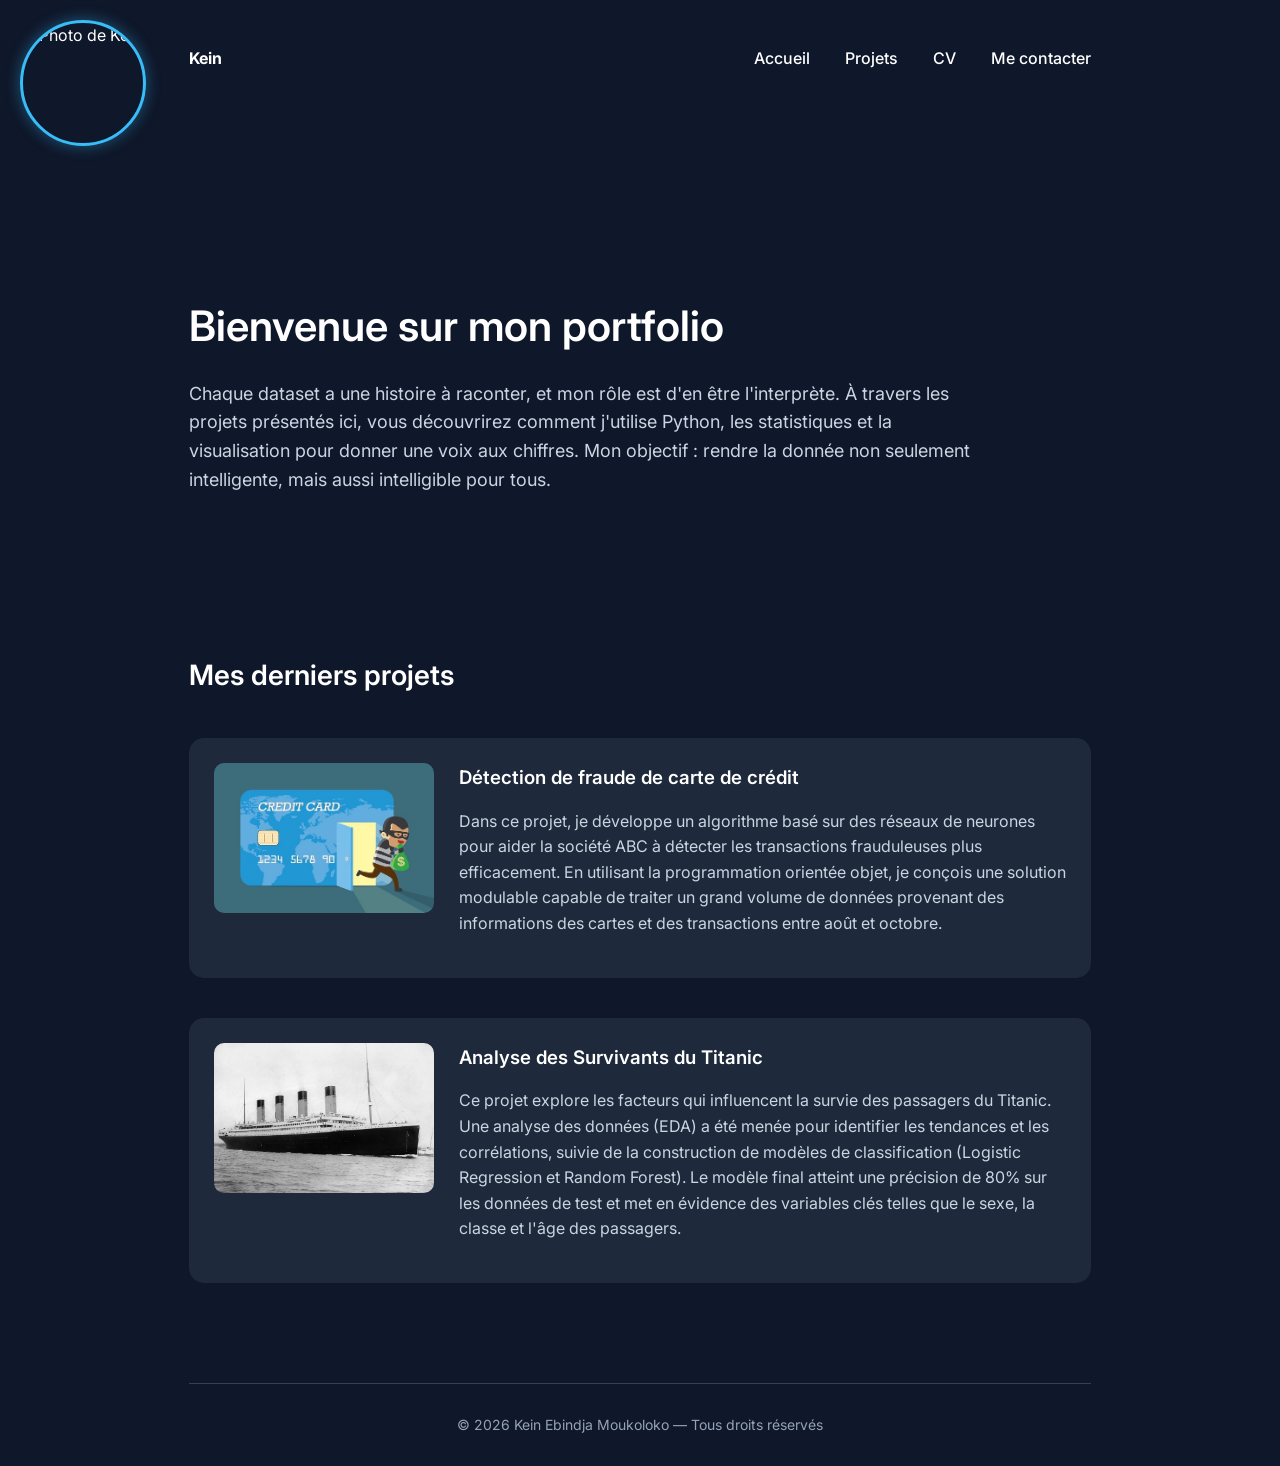
==== index.html @ ea66c1c8 "Fix image source path in index.html" ====
<!DOCTYPE html>
<html lang="fr">
<head>
    <meta charset="UTF-8">
    <title>Kein | Data Scientist</title>
    <meta name="viewport" content="width=device-width, initial-scale=1.0">

    <link href="https://fonts.googleapis.com/css2?family=Inter:wght@300;500;700&display=swap" rel="stylesheet">
    <link rel="stylesheet" href="style.css">

    <script src="https://cdn.plot.ly/plotly-latest.min.js"></script>
</head>

<body>

<!-- PHOTO -->
<img src="image/imagesphoto.jpg" alt="Photo de Kein" class="profile-pic">
<div class="page-container">

<nav>
    <div><strong>Kein</strong></div>
    <ul>
        <li><a href="index.html">Accueil</a></li>
        <li><a href="projets.html">Projets</a></li>
        <li><a href="cv.html">CV</a></li>
        <li><a href="cv.html#contact">Me contacter</a></li>
    </ul>
</nav>

<section class="hero">
    <h1>Bienvenue sur mon portfolio</h1>
    <p>
        Chaque dataset a une histoire à raconter, et mon rôle est d'en être
        l'interprète. À travers les projets présentés ici, vous découvrirez comment
        j'utilise Python, les statistiques et la visualisation pour donner une voix aux
        chiffres. Mon objectif : rendre la donnée non seulement intelligente, mais aussi intelligible pour tous.
    </p>
</section>
 
<section>
    <h2>Mes derniers projets</h2>

    <div class="cards">

        <a href="https://github.com/keinlarry/CreditCard-Fraud-Detection"
           target="_blank"
           rel="noopener noreferrer"
           class="card">
        
            <img width="250" height="150" src="Image/creditcard.jpeg" alt="Carte de crédit">
        
            <div class="card-content">
                <h3>Détection de fraude de carte de crédit</h3>
                        <p>
                            Dans ce projet, je développe un algorithme basé sur des réseaux de neurones pour
                            aider la société ABC à détecter les transactions frauduleuses plus efficacement.
                            En utilisant la programmation orientée objet, je conçois une solution modulable capable
                            de traiter un grand volume de données provenant des informations des cartes et des transactions entre août et octobre.
                        </p>
            </div>
        
        </a>

        <a href="https://google.fr"
           target="_blank"
           rel="noopener noreferrer"
           class="card">
        
            <img width="250" height="150" src="Image/Titanic.jpeg" alt="Titanic">
        
            <div class="card-content">
                <h3>Analyse des Survivants du Titanic</h3>
                        <p>
                            Ce projet explore les facteurs qui influencent la survie des passagers du Titanic.
                            Une analyse des données (EDA) a été menée pour identifier les tendances et les corrélations,
                            suivie de la construction de modèles de classification (Logistic Regression et Random Forest).
                            Le modèle final atteint une précision de 80% sur les données de test et met en évidence
                            des variables clés telles que le sexe, la classe et l'âge des passagers.
                        </p>
            </div>
        
        </a>
        

    </div>
</section>

</section>

<footer>
    © 2026 Kein Ebindja Moukoloko — Tous droits réservés
</footer>

</body>
</html>
---- style.css ----
/* ============================= */
/*           GLOBAL              */
/* ============================= */

body {
    margin: 0;
    font-family: 'Inter', sans-serif;
    background-color: #0f172a;
    color: white;
    line-height: 1.6;
}

h1, h2, h3 {
    font-weight: 600;
}

a {
    text-decoration: none;
}

/* ============================= */
/*      MARGE 5CM PAGE          */
/* ============================= */

.page-container {
    margin-left: 5cm;
    margin-right: 5cm;
}

/* ============================= */
/*        PHOTO PROFIL          */
/* ============================= */

.profile-pic {
    position: fixed;
    top: 20px;
    left: 20px;
    width: 120px;
    height: 120px;
    border-radius: 50%;
    object-fit: cover;
    border: 3px solid #38bdf8;
    box-shadow: 0 0 15px rgba(56,189,248,0.4);
    z-index: 1000;
}

/* ============================= */
/*           NAVBAR             */
/* ============================= */

nav {
    display: flex;
    justify-content: space-between;
    align-items: center;
    padding: 30px 0;
}

nav ul {
    display: flex;
    gap: 35px;
    list-style: none;
    padding: 0;
}

nav a {
    color: white;
    font-weight: 500;
    transition: color 0.3s ease;
}

nav a:hover {
    color: #38bdf8;
}

/* ============================= */
/*           HERO               */
/* ============================= */

.hero {
    padding: 80px 0;
    max-width: 800px;
}

.hero h1 {
    font-size: 42px;
    margin-bottom: 20px;
}

.hero p {
    font-size: 18px;
    color: #cbd5e1;
}

.btn {
    display: inline-block;
    margin-top: 25px;
    background-color: #38bdf8;
    padding: 12px 28px;
    border-radius: 8px;
    font-weight: 600;
    color: black;
    transition: transform 0.2s ease, box-shadow 0.2s ease;
}

.btn:hover {
    transform: translateY(-3px);
    box-shadow: 0 5px 15px rgba(56,189,248,0.4);
}

/* ============================= */
/*        SECTIONS TITLES       */
/* ============================= */

section {
    margin-top: 60px;
}

section h2 {
    margin-bottom: 25px;
    font-size: 28px;
}

/* ============================= */
/*      CARTES PROJETS          */
/* ============================= */

.cards {
    display: flex;
    flex-direction: column;
    gap: 40px;
    margin-top: 40px;
}

.card {
    background-color: #1e293b;
    border-radius: 15px;
    display: flex;
    gap: 25px;
    padding: 25px;
    transition: transform 0.3s ease, box-shadow 0.3s ease;
    text-decoration: none;     /* supprime soulignement */
    color: inherit;            /* garde texte blanc */
}

.card:hover {
    transform: translateY(-8px);
    box-shadow: 0 10px 25px rgba(56,189,248,0.3);
    cursor: pointer;
}

.card img {
    width: 220px;
    height: 150px;
    object-fit: cover;
    border-radius: 10px;
}

.card-content {
    flex: 1;
}

.card-content h3 {
    margin-top: 0;
    margin-bottom: 10px;
}

.card-content p {
    color: #cbd5e1;
}

.card-content a {
    display: inline-block;
    margin-top: 15px;
    color: #38bdf8;
    font-weight: 500;
    transition: color 0.3s ease;
}

.card-content a:hover {
    color: #7dd3fc;
}

/* ============================= */
/*        PLOTLY SECTION        */
/* ============================= */

#skillsChart {
    margin-top: 30px;
}

/* ============================= */
/*            CV PAGE           */
/* ============================= */

.cv-section {
    max-width: 900px;
}

.cv-section h2 {
    margin-top: 40px;
}

.cv-section p,
.cv-section li {
    color: #cbd5e1;
}

/* ============================= */
/*           CONTACT            */
/* ============================= */

.contact {
    margin-top: 60px;
}

.contact a {
    color: #38bdf8;
}

/* ============================= */
/*            FOOTER            */
/* ============================= */

footer {
    margin-top: 100px;
    padding: 30px 0;
    text-align: center;
    border-top: 1px solid #334155;
    color: #94a3b8;
    font-size: 14px;
}

/* ============================= */
/*          RESPONSIVE          */
/* ============================= */

@media (max-width: 1200px) {
    .page-container {
        margin-left: 40px;
        margin-right: 40px;
    }
}

@media (max-width: 900px) {

    .card {
        flex-direction: column;
    }

    .card img {
        width: 100%;
        height: auto;
    }
}

@media (max-width: 768px) {

    .page-container {
        margin-left: 20px;
        margin-right: 20px;
    }

    .hero h1 {
        font-size: 32px;
    }

    nav ul {
        gap: 20px;
        font-size: 14px;
    }

    .profile-pic {
        width: 80px;
        height: 80px;
    }
}
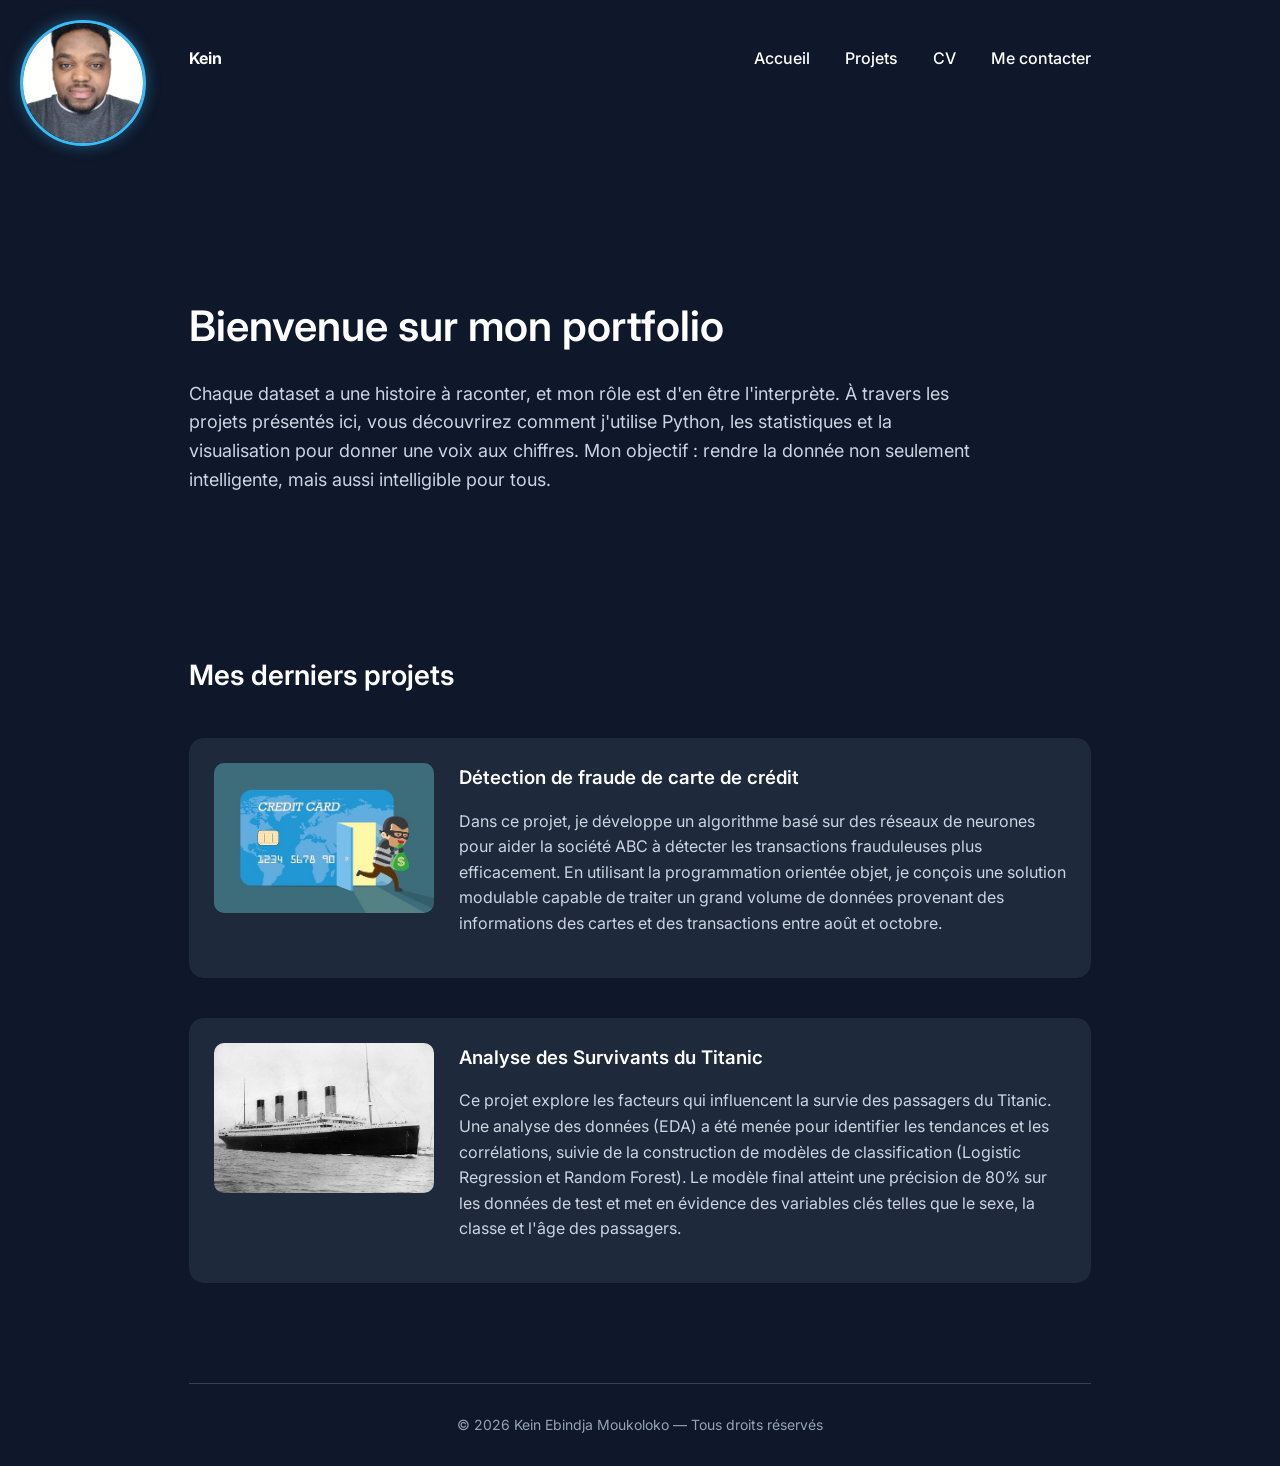
==== commit 3d8798f5: "Fix image source path in index.html" ====
--- a/index.html
+++ b/index.html
@@ -14,7 +14,7 @@
 <body>
 
 <!-- PHOTO -->
-<img src="image/imagesphoto.jpg" alt="Photo de Kein" class="profile-pic">
+<img src="Image/imagesphoto.jpg" alt="Photo de Kein" class="profile-pic">
 <div class="page-container">
 
 <nav>
--- a/style.css
+++ b/style.css
@@ -120,6 +120,57 @@
     font-size: 28px;
 }
 
+
+
+/* ============================= */
+/*              CV               */
+/* ============================= */
+
+.cv-section {
+    max-width: 900px;
+    margin: 0 auto; /* centre horizontalement */
+}
+
+.cv-block {
+    margin-bottom: 50px;
+}
+
+.cv-item {
+    display: flex;
+    gap: 20px;
+    margin-bottom: 25px;
+    align-items: flex-start;
+}
+
+.cv-item img {
+    width: 70px;
+    height: 70px;
+    object-fit: contain;
+    background: white;
+    border-radius: 10px;
+    padding: 5px;
+}
+
+.cv-content {
+    flex: 1;
+}
+
+.cv-content h3 {
+    margin: 0 0 5px 0;
+}
+
+.cv-content a {
+    color: #38bdf8;
+    font-weight: 500;
+}
+
+.cv-content a:hover {
+    color: #7dd3fc;
+}
+
+
+
+
 /* ============================= */
 /*      CARTES PROJETS          */
 /* ============================= */
@@ -276,3 +327,4 @@
 }
 
 
+
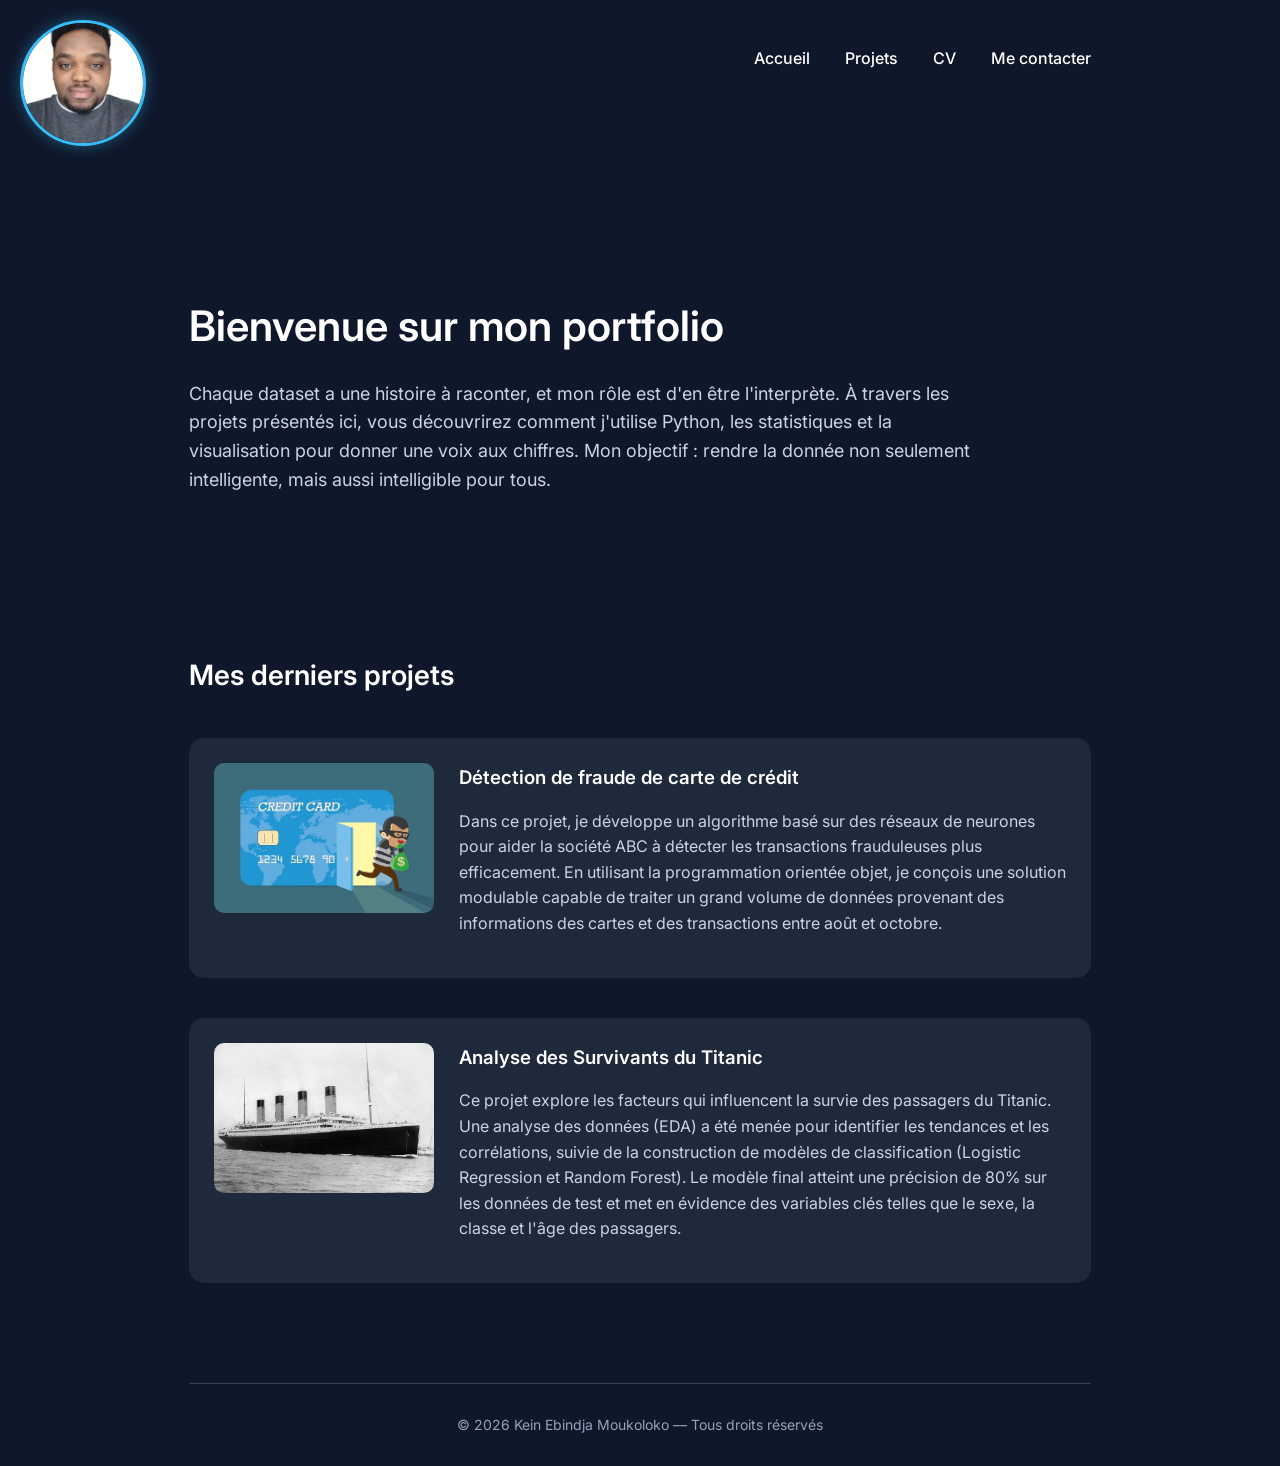
==== commit 68f7737d: "Update index.html" ====
--- a/index.html
+++ b/index.html
@@ -18,7 +18,7 @@
 <div class="page-container">
 
 <nav>
-    <div><strong>Kein</strong></div>
+    <div><strong></strong></div>
     <ul>
         <li><a href="index.html">Accueil</a></li>
         <li><a href="projets.html">Projets</a></li>
--- a/style.css
+++ b/style.css
@@ -172,6 +172,46 @@
 
 
 /* ============================= */
+/*         CONTACT ICONS        */
+/* ============================= */
+
+.contact {
+    max-width: 900px;
+    margin: 80px auto 0 auto;
+}
+
+.contact-item {
+    margin-top: 20px;
+}
+
+.contact-item a {
+    display: flex;
+    align-items: center;
+    gap: 15px;
+    font-size: 18px;
+    color: #cbd5e1;
+    transition: all 0.3s ease;
+}
+
+.contact-item i {
+    font-size: 22px;
+    color: #38bdf8;
+    transition: transform 0.3s ease, color 0.3s ease;
+}
+
+.contact-item a:hover {
+    color: white;
+}
+
+.contact-item a:hover i {
+    transform: scale(1.2);
+    color: #7dd3fc;
+}
+
+
+
+
+/* ============================= */
 /*      CARTES PROJETS          */
 /* ============================= */
 
@@ -328,3 +368,4 @@
 
 
 
+
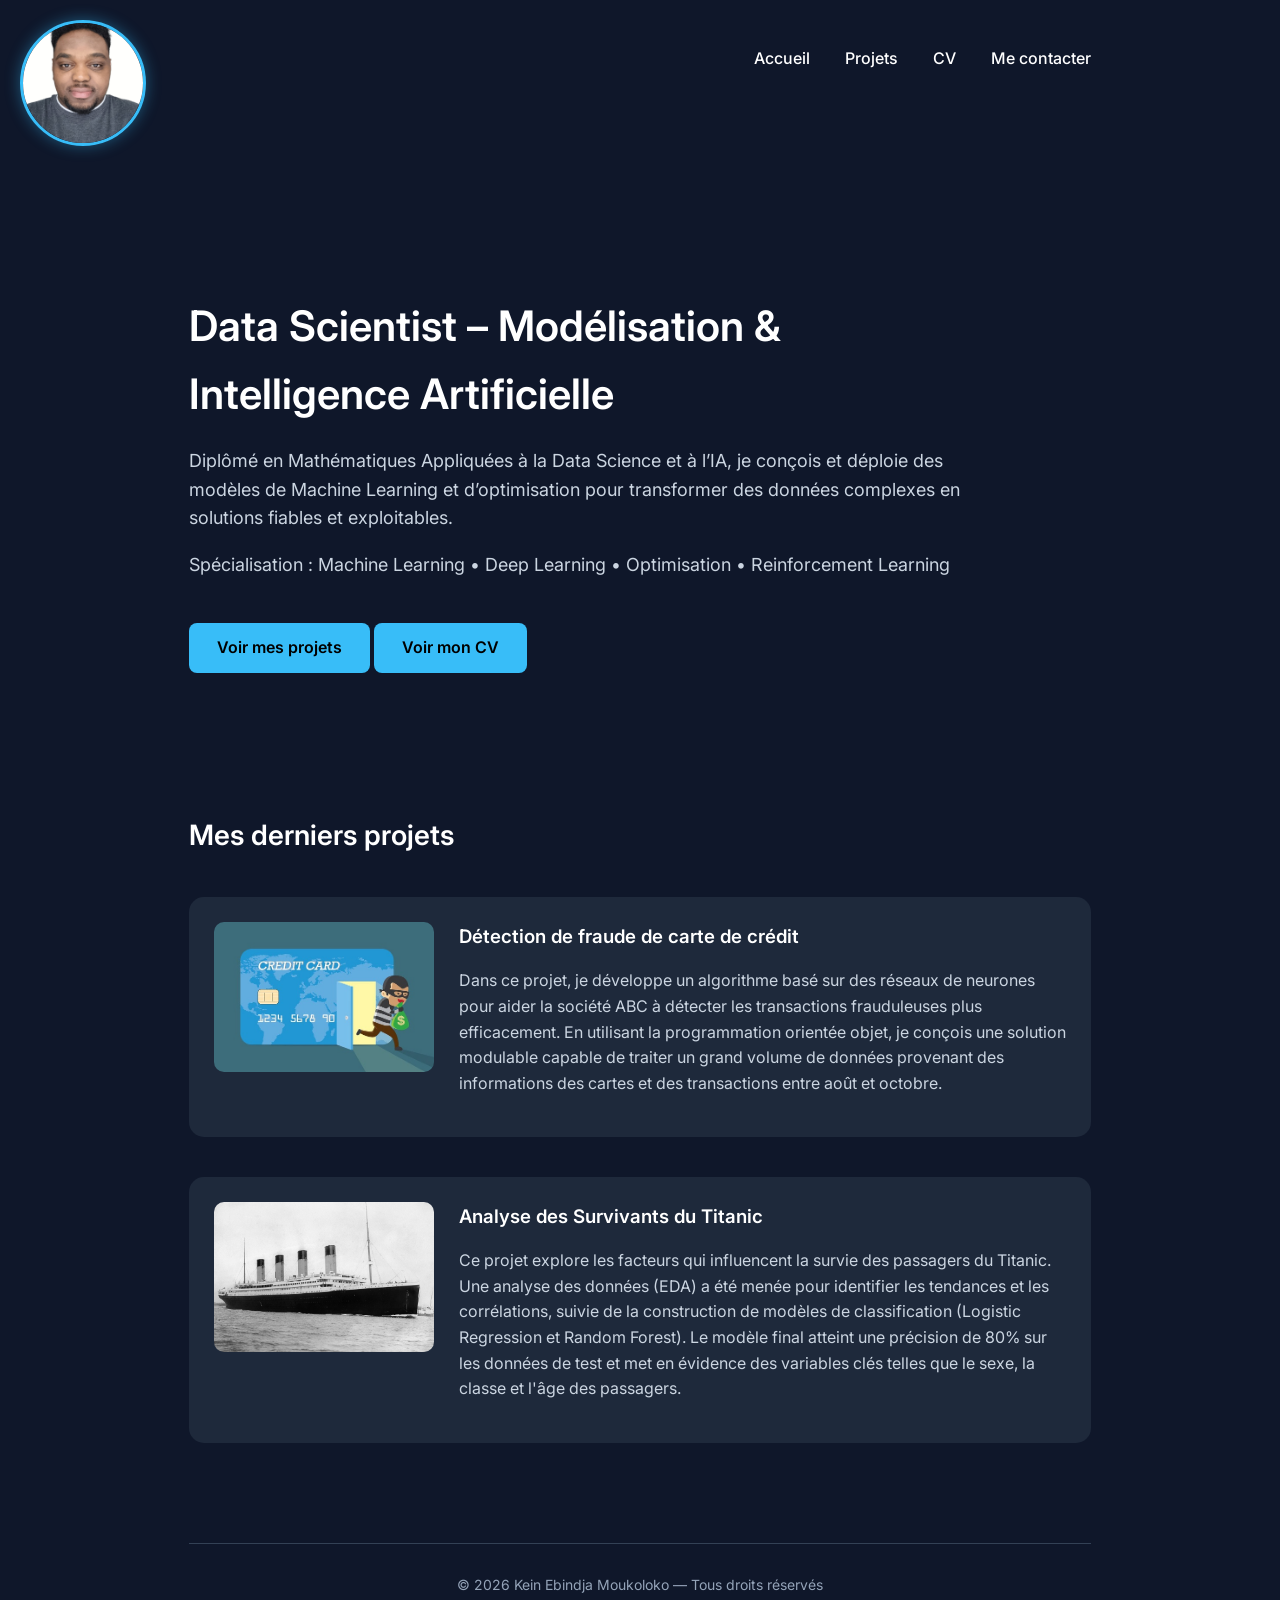
==== commit 5903a5d8: "Revise hero section content for data science focus Updated the hero section with new title and descr" ====
--- a/index.html
+++ b/index.html
@@ -28,13 +28,24 @@
 </nav>
 
 <section class="hero">
-    <h1>Bienvenue sur mon portfolio</h1>
-    <p>
-        Chaque dataset a une histoire à raconter, et mon rôle est d'en être
-        l'interprète. À travers les projets présentés ici, vous découvrirez comment
-        j'utilise Python, les statistiques et la visualisation pour donner une voix aux
-        chiffres. Mon objectif : rendre la donnée non seulement intelligente, mais aussi intelligible pour tous.
+
+    <h1>Data Scientist – Modélisation & Intelligence Artificielle</h1>
+
+    <p class="hero-subtitle">
+        Diplômé en Mathématiques Appliquées à la Data Science et à l’IA,
+        je conçois et déploie des modèles de Machine Learning et d’optimisation
+        pour transformer des données complexes en solutions fiables et exploitables.
     </p>
+
+    <p class="hero-focus">
+        Spécialisation : Machine Learning • Deep Learning • Optimisation • Reinforcement Learning
+    </p>
+
+    <div class="hero-buttons">
+        <a href="projets.html" class="btn">Voir mes projets</a>
+        <a href="cv.html" class="btn btn-outline">Voir mon CV</a>
+    </div>
+
 </section>
  
 <section>
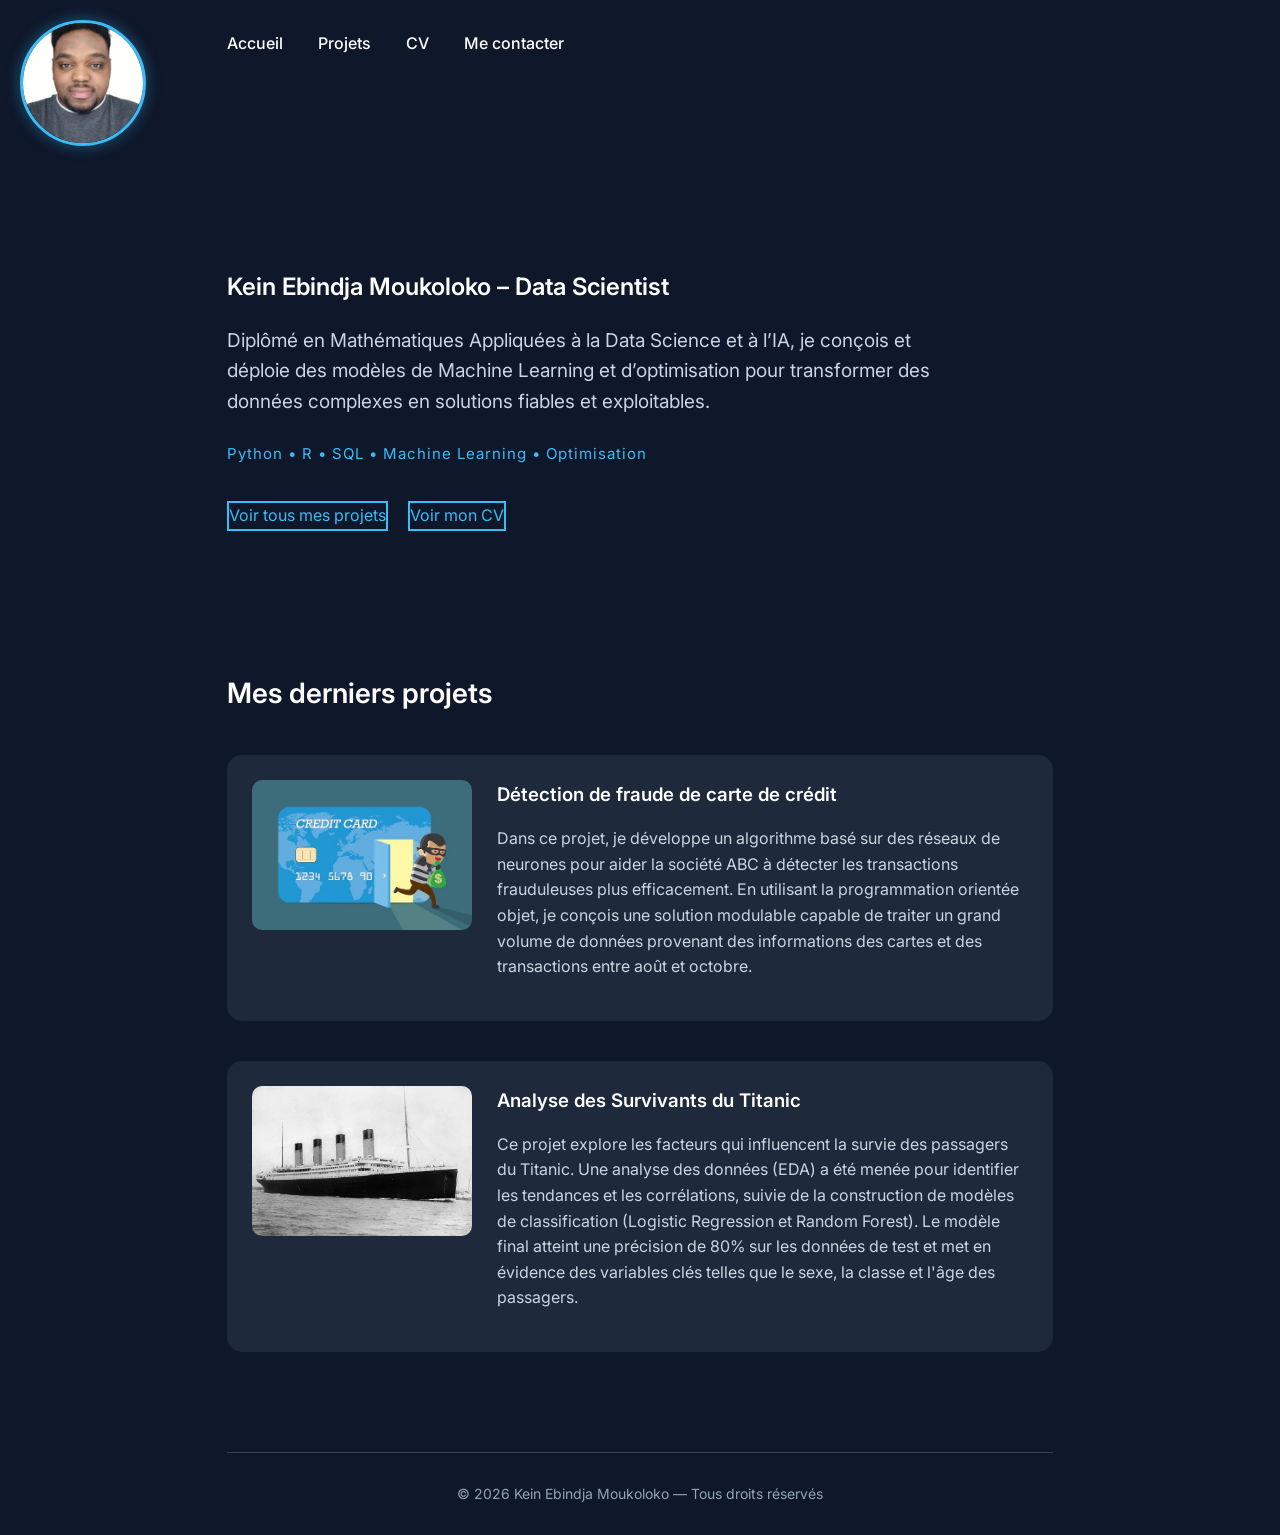
==== commit a0efba46: "Update hero section with new name and skills" ====
--- a/index.html
+++ b/index.html
@@ -29,7 +29,7 @@
 
 <section class="hero">
 
-    <h1>Data Scientist – Modélisation & Intelligence Artificielle</h1>
+    <h1>Kein Ebindja Moukoloko – Data Scientist</h1>
 
     <p class="hero-subtitle">
         Diplômé en Mathématiques Appliquées à la Data Science et à l’IA,
@@ -38,11 +38,11 @@
     </p>
 
     <p class="hero-focus">
-        Spécialisation : Machine Learning • Deep Learning • Optimisation • Reinforcement Learning
+        Python • R • SQL • Machine Learning • Optimisation
     </p>
 
     <div class="hero-buttons">
-        <a href="projets.html" class="btn">Voir mes projets</a>
+        <a href="projets.html" class="btn-outline">Voir tous mes projets</a>
         <a href="cv.html" class="btn btn-outline">Voir mon CV</a>
     </div>
 
--- a/style.css
+++ b/style.css
@@ -19,12 +19,12 @@
 }
 
 /* ============================= */
-/*      MARGE 5CM PAGE          */
+/*      MARGE 6CM PAGE          */
 /* ============================= */
 
 .page-container {
-    margin-left: 5cm;
-    margin-right: 5cm;
+    margin-left: 6cm;
+    margin-right: 6cm;
 }
 
 /* ============================= */
@@ -48,11 +48,15 @@
 /*           NAVBAR             */
 /* ============================= */
 
-nav {
+/* nav {
     display: flex;
     justify-content: space-between;
     align-items: center;
     padding: 30px 0;
+}*/
+
+nav {
+    padding: 15px 0; /* moitié du padding précédent */
 }
 
 nav ul {
@@ -76,36 +80,58 @@
 /*           HERO               */
 /* ============================= */
 
-.hero {
-    padding: 80px 0;
-    max-width: 800px;
-}
+ .hero {
+    padding: 100px 0 80px 0;
+    max-width: 900px;
+} 
+
+/* .hero {
+    padding-top: 50px; /* réduit l’espace au-dessus */
+    padding-bottom: 60px; /* conserve un peu de marge sous la section */
+}*/
+
+/* .hero {
+    padding-top: 20px; /* ou la hauteur exacte du nav */
+    margin-top: 0;
+}*/
 
 .hero h1 {
-    font-size: 42px;
+    font-size: 44px;
     margin-bottom: 20px;
 }
 
-.hero p {
-    font-size: 18px;
+.hero-subtitle {
+    font-size: 19px;
     color: #cbd5e1;
-}
-
-.btn {
-    display: inline-block;
+    max-width: 750px;
+}
+
+.hero-focus {
     margin-top: 25px;
-    background-color: #38bdf8;
-    padding: 12px 28px;
-    border-radius: 8px;
-    font-weight: 600;
+    font-size: 15px;
+    color: #38bdf8;
+    letter-spacing: 1px;
+}
+
+.hero-buttons {
+    margin-top: 35px;
+    display: flex;
+    gap: 20px;
+}
+
+.btn-outline {
+    background: transparent;
+    border: 2px solid #38bdf8;
+    color: #38bdf8;
+}
+
+.btn-outline:hover {
+    background: #38bdf8;
     color: black;
-    transition: transform 0.2s ease, box-shadow 0.2s ease;
-}
-
-.btn:hover {
-    transform: translateY(-3px);
-    box-shadow: 0 5px 15px rgba(56,189,248,0.4);
-}
+}
+
+
+
 
 /* ============================= */
 /*        SECTIONS TITLES       */
@@ -369,3 +395,8 @@
 
 
 
+
+
+
+
+
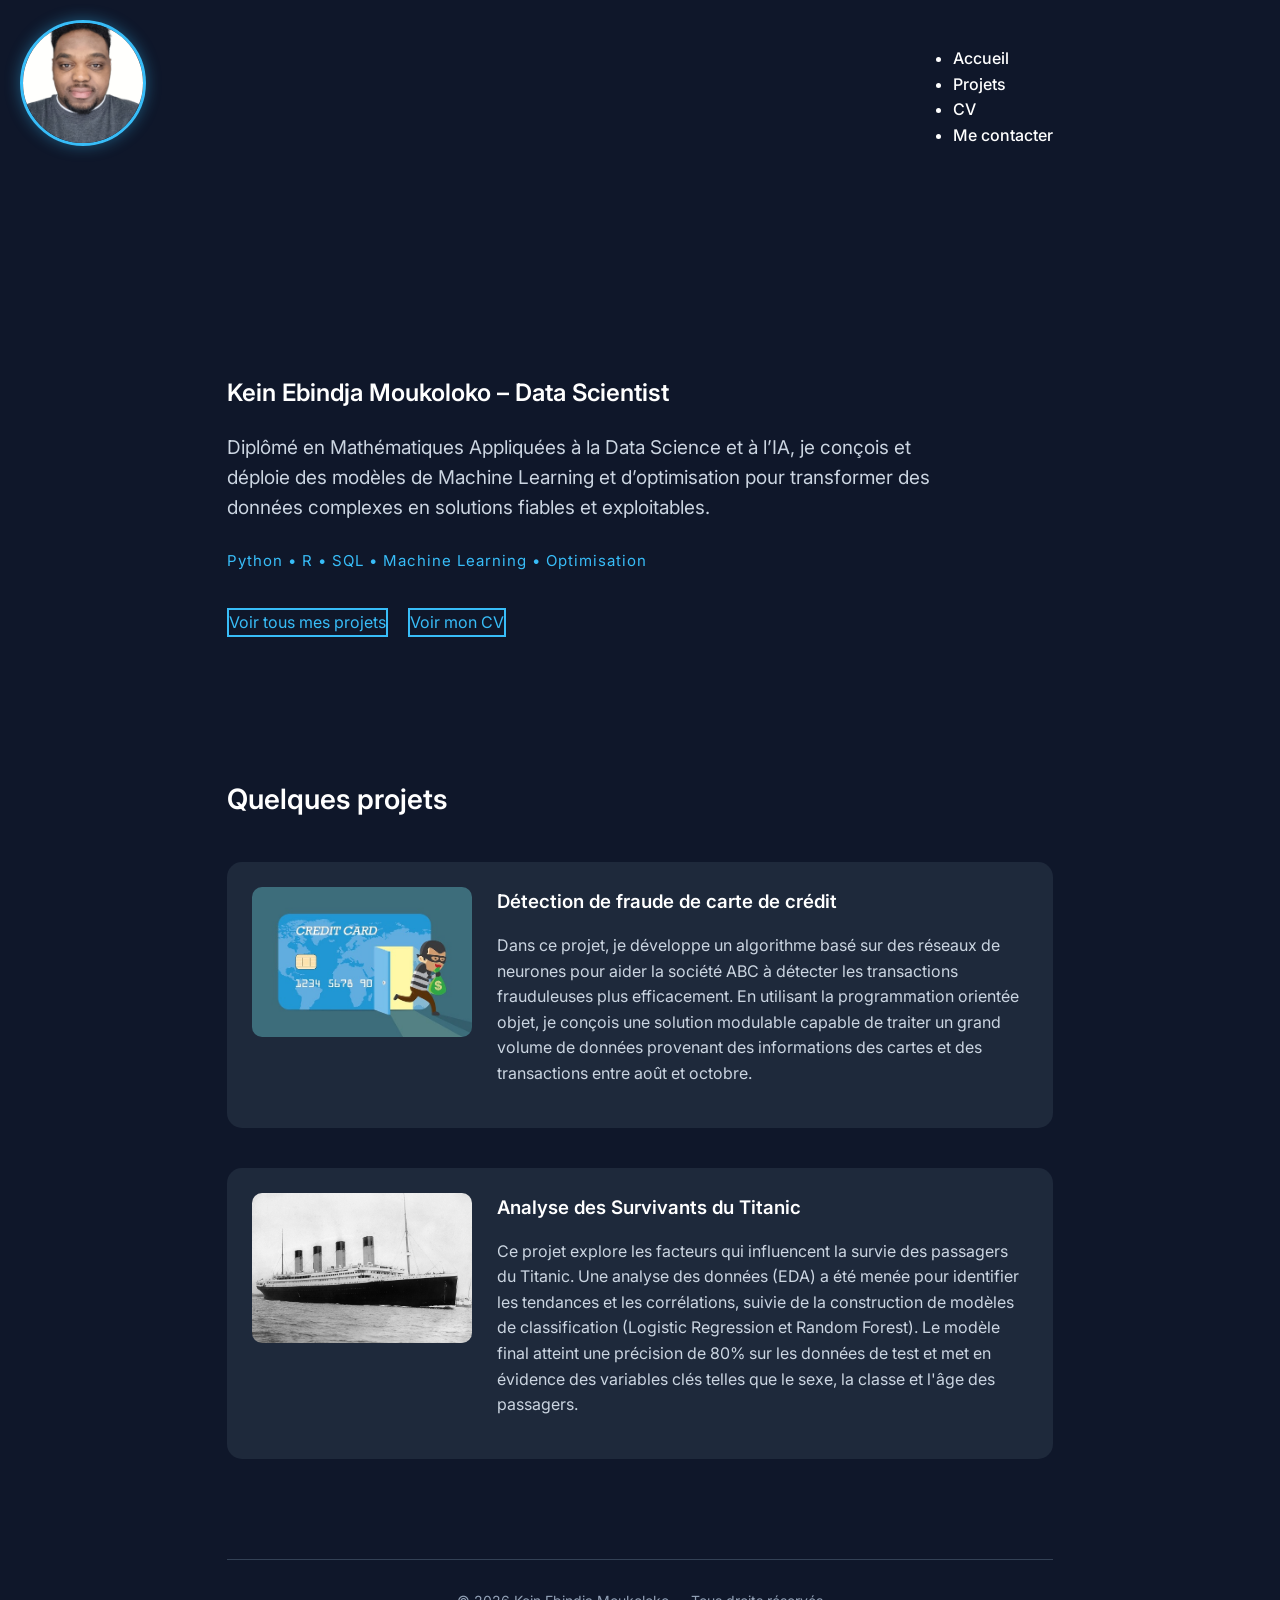
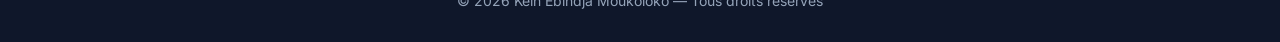
==== commit dfb221c9: "Change section heading from 'Mes derniers projets' to 'Quelques projets'" ====
--- a/index.html
+++ b/index.html
@@ -49,7 +49,7 @@
 </section>
  
 <section>
-    <h2>Mes derniers projets</h2>
+    <h2>Quelques projets</h2>
 
     <div class="cards">
 
--- a/style.css
+++ b/style.css
@@ -48,16 +48,16 @@
 /*           NAVBAR             */
 /* ============================= */
 
-/* nav {
+ nav {
     display: flex;
     justify-content: space-between;
     align-items: center;
     padding: 30px 0;
+}
+
+/*nav {
+    padding: 15px 0; /* moitié du padding précédent */
 }*/
-
-nav {
-    padding: 15px 0; /* moitié du padding précédent */
-}
 
 nav ul {
     display: flex;
@@ -400,3 +400,4 @@
 
 
 
+
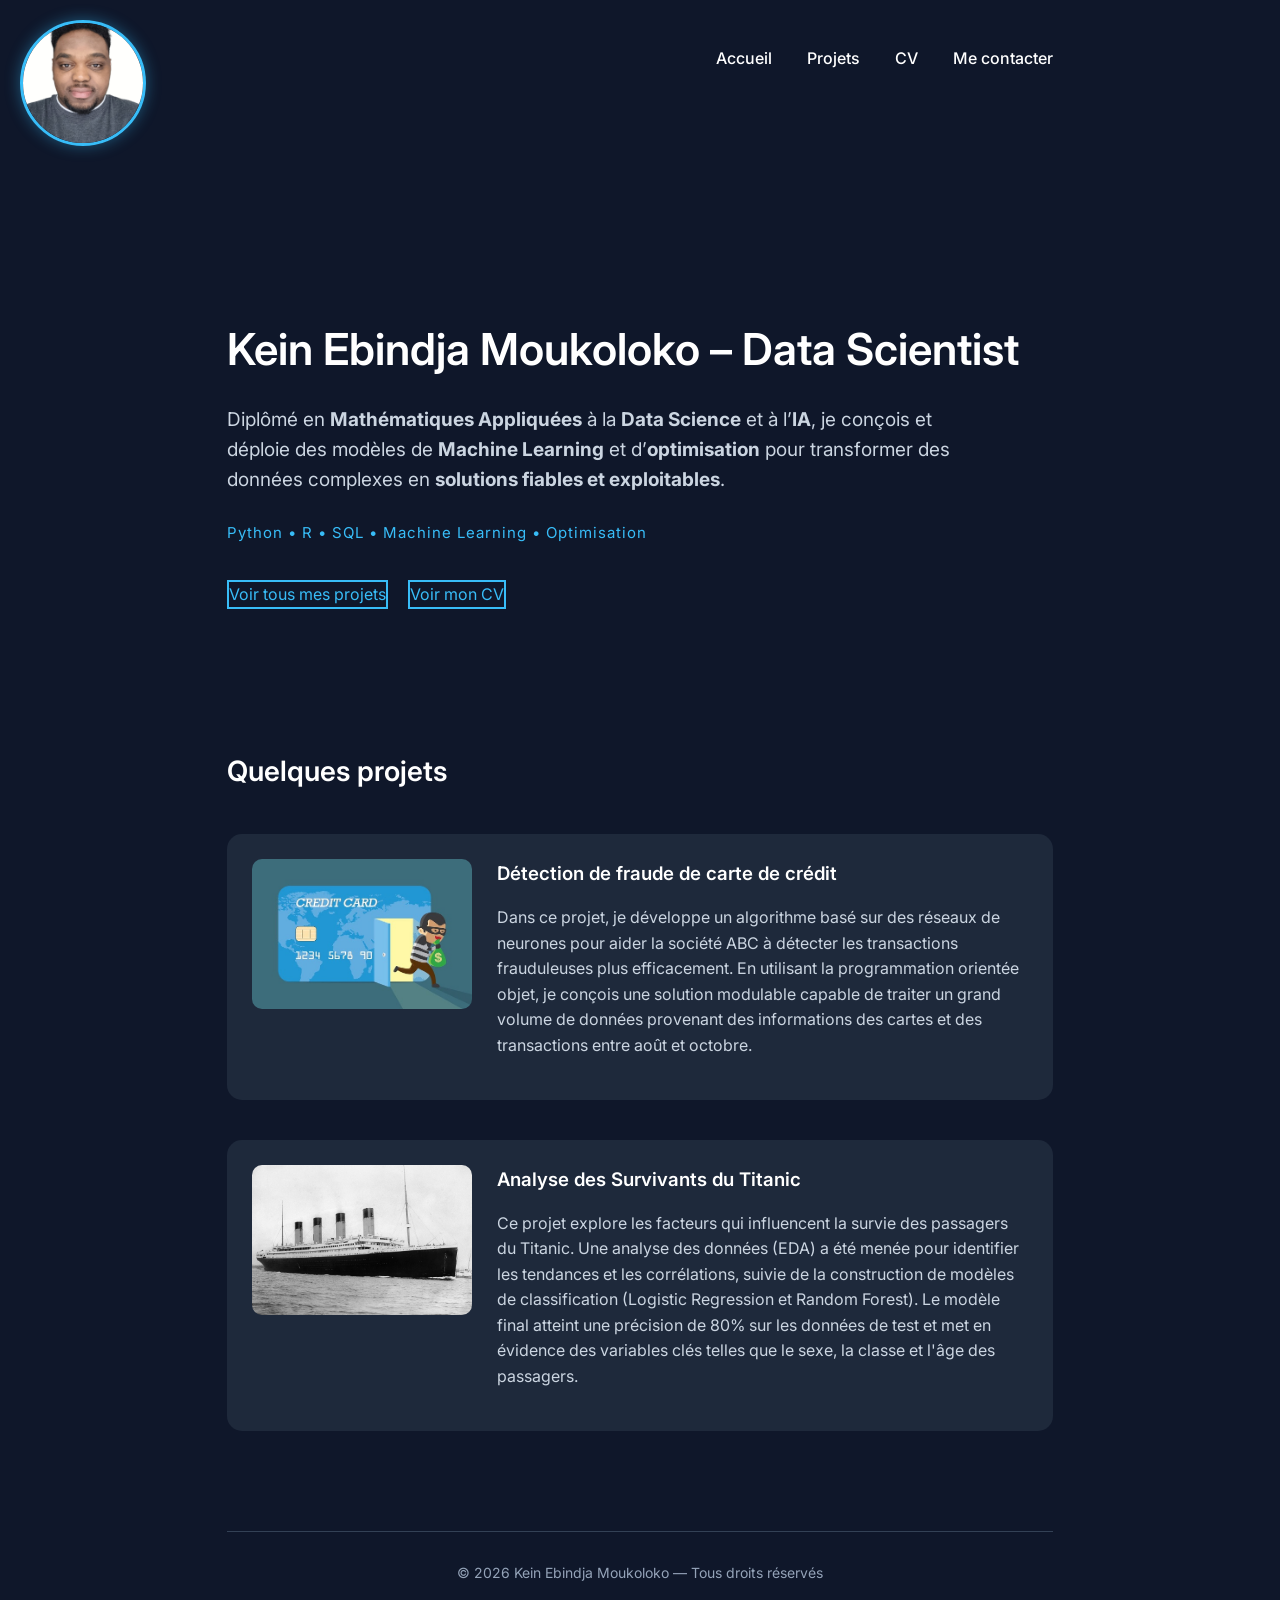
==== commit dc04bd66: "Update index.html" ====
--- a/index.html
+++ b/index.html
@@ -32,9 +32,9 @@
     <h1>Kein Ebindja Moukoloko – Data Scientist</h1>
 
     <p class="hero-subtitle">
-        Diplômé en Mathématiques Appliquées à la Data Science et à l’IA,
-        je conçois et déploie des modèles de Machine Learning et d’optimisation
-        pour transformer des données complexes en solutions fiables et exploitables.
+    Diplômé en <strong>Mathématiques Appliquées</strong> à la <strong>Data Science</strong> et à l’<strong>IA</strong>,
+    je conçois et déploie des modèles de <strong>Machine Learning</strong> et d’<strong>optimisation</strong>
+    pour transformer des données complexes en <strong>solutions fiables et exploitables</strong>.
     </p>
 
     <p class="hero-focus">
--- a/style.css
+++ b/style.css
@@ -56,7 +56,7 @@
 }
 
 /*nav {
-    padding: 15px 0; /* moitié du padding précédent */
+    padding: 15px 0; 
 }*/
 
 nav ul {
@@ -86,12 +86,12 @@
 } 
 
 /* .hero {
-    padding-top: 50px; /* réduit l’espace au-dessus */
-    padding-bottom: 60px; /* conserve un peu de marge sous la section */
+    padding-top: 50px; 
+    padding-bottom: 60px; 
 }*/
 
 /* .hero {
-    padding-top: 20px; /* ou la hauteur exacte du nav */
+    padding-top: 20px; 
     margin-top: 0;
 }*/
 
@@ -401,3 +401,4 @@
 
 
 
+
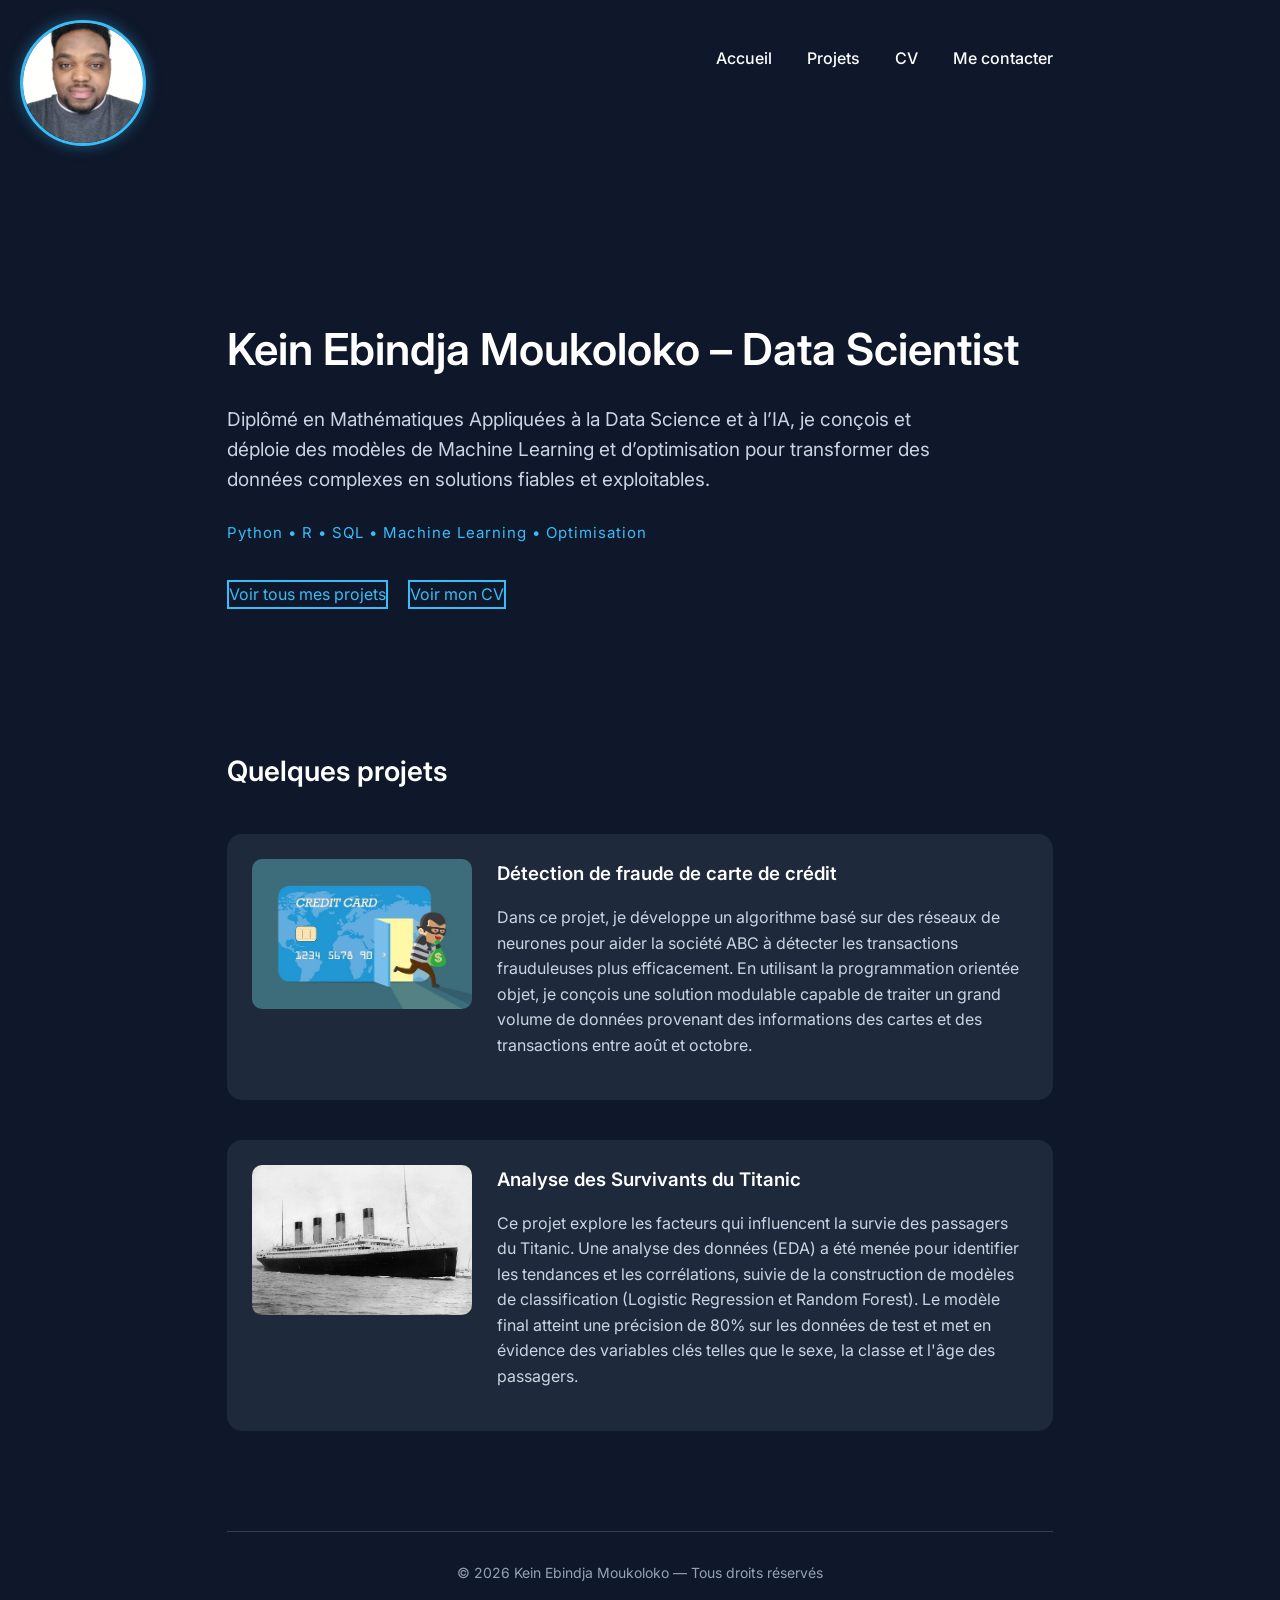
==== commit a06553ba: "Update index.html" ====
--- a/index.html
+++ b/index.html
@@ -31,11 +31,11 @@
 
     <h1>Kein Ebindja Moukoloko – Data Scientist</h1>
 
-    <p class="hero-subtitle">
-    Diplômé en <strong>Mathématiques Appliquées</strong> à la <strong>Data Science</strong> et à l’<strong>IA</strong>,
-    je conçois et déploie des modèles de <strong>Machine Learning</strong> et d’<strong>optimisation</strong>
-    pour transformer des données complexes en <strong>solutions fiables et exploitables</strong>.
-    </p>
+        <p class="hero-subtitle">
+            Diplômé en <span class="highlight">Mathématiques Appliquées</span> à la <span class="highlight">Data Science</span> et à l’<span class="highlight">IA</span>,
+            je conçois et déploie des modèles de <span class="highlight">Machine Learning</span> et d’<span class="highlight">optimisation</span>
+            pour transformer des données complexes en <span class="highlight">solutions fiables et exploitables</span>.
+        </p>
 
     <p class="hero-focus">
         Python • R • SQL • Machine Learning • Optimisation
